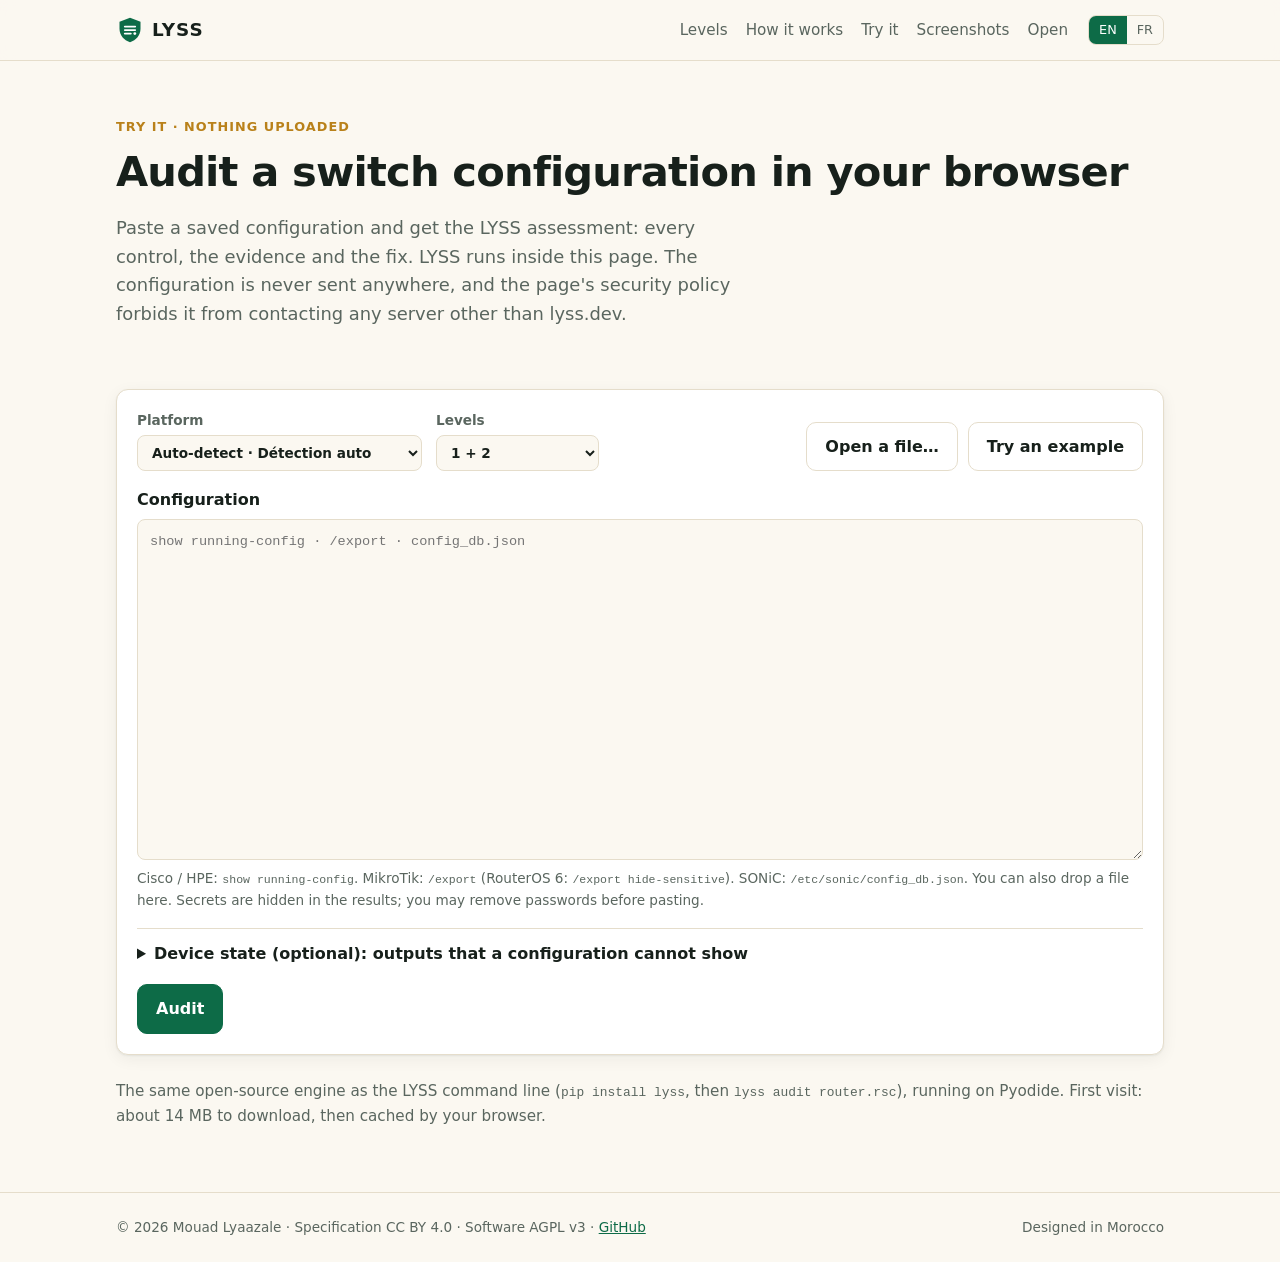
==== site/audit.html @ a5d714db "LYSS 0.8.2: LYSS 0.8.2: audit in the browser (lyss.dev/audit.html, nothing uploaded); lyss audit rec" ====
<!doctype html>
<html lang="en" data-lang="en">
<head>
<meta charset="utf-8">
<meta name="viewport" content="width=device-width, initial-scale=1">
<title>Audit in your browser — LYSS</title>
<meta name="description" content="Paste a saved switch configuration (Cisco IOS, Cisco Business, HPE Aruba, MikroTik RouterOS /export, SONiC config_db.json) and get the LYSS security assessment. LYSS runs inside the page: nothing is uploaded.">
<meta name="author" content="Mouad Lyaazale">
<link rel="canonical" href="https://lyss.dev/audit.html">
<meta property="og:site_name" content="LYSS">
<meta property="og:title" content="Audit your switch configuration in your browser — nothing uploaded">
<meta property="og:description" content="Paste a Cisco, HPE Aruba, MikroTik or SONiC configuration and get the LYSS security assessment with evidence and fixes. It runs inside the page; the configuration never leaves your computer.">
<meta property="og:type" content="website">
<meta property="og:url" content="https://lyss.dev/audit.html">
<meta property="og:image" content="https://lyss.dev/img/og-lyss.jpg">
<meta property="og:image:width" content="1200">
<meta property="og:image:height" content="630">
<meta name="twitter:card" content="summary_large_image">
<meta name="theme-color" content="#0d6b47">
<link rel="icon" href="favicon.svg" type="image/svg+xml">
<link rel="stylesheet" href="style.css">
<script src="lang.js" defer></script>
<script type="module" src="audit.js"></script>
</head>
<body>

<header class="top">
  <div class="wrap bar">
    <a class="brand" href="index.html" aria-label="LYSS home">
      <svg viewBox="0 0 32 32" aria-hidden="true"><path d="M16 2 4 6.5v8.2c0 7.3 5 13.4 12 15.3 7-1.9 12-8 12-15.3V6.5Z" fill="currentColor"/><g class="lines"><rect x="9" y="11" width="14" height="2.2" rx="1.1"/><rect x="9" y="15" width="14" height="2.2" rx="1.1"/><rect x="9" y="19" width="9" height="2.2" rx="1.1"/><circle cx="21.5" cy="20.1" r="1.6"/></g></svg>
      <span>LYSS</span>
    </a>
    <nav aria-label="Sections">
      <a href="index.html#levels"><span class="en">Levels</span><span class="fr">Niveaux</span></a>
      <a href="index.html#how"><span class="en">How it works</span><span class="fr">Fonctionnement</span></a>
      <a href="audit.html" aria-current="page"><span class="en">Try it</span><span class="fr">Essayer</span></a>
      <a href="screenshots.html"><span class="en">Screenshots</span><span class="fr">Captures</span></a>
      <a href="index.html#open"><span class="en">Open</span><span class="fr">Ouvert</span></a>
    </nav>
    <div class="langs" role="group" aria-label="Language">
      <button type="button" data-set-lang="en" aria-pressed="true">EN</button>
      <button type="button" data-set-lang="fr" aria-pressed="false">FR</button>
    </div>
  </div>
</header>

<main>
<section class="page-head">
  <div class="wrap">
    <p class="kicker"><span class="en">Try it · nothing uploaded</span><span class="fr">Essayer · rien n'est envoyé</span></p>
    <h1><span class="en">Audit a switch configuration in your browser</span><span class="fr">Auditez une configuration de switch dans votre navigateur</span></h1>
    <p class="lead"><span class="en">Paste a saved configuration and get the LYSS assessment: every control, the evidence and the fix. LYSS runs inside this page. The configuration is never sent anywhere, and the page's security policy forbids it from contacting any server other than lyss.dev.</span><span class="fr">Collez une configuration sauvegardée et obtenez l'évaluation LYSS : chaque contrôle, sa preuve et sa correction. LYSS s'exécute dans cette page. La configuration n'est envoyée nulle part, et la politique de sécurité de la page lui interdit de contacter un autre serveur que lyss.dev.</span></p>
  </div>
</section>

<section class="audit-tool">
  <div class="wrap">
    <noscript><p class="msg msg-error">This page needs JavaScript and WebAssembly. Cette page nécessite JavaScript et WebAssembly.</p></noscript>
    <form id="audit-form" class="audit-form" autocomplete="off">
      <div class="audit-options">
        <label><span class="en">Platform</span><span class="fr">Plateforme</span>
          <select id="vendor" name="vendor">
            <option value="auto">Auto-detect · Détection auto</option>
            <option value="cisco_ios">Cisco IOS / IOS-XE</option>
            <option value="cisco_sb">Cisco Small Business / Business</option>
            <option value="hp_procurve">HPE Aruba AOS-S (ProCurve)</option>
            <option value="mikrotik">MikroTik RouterOS</option>
            <option value="sonic">SONiC (config_db.json)</option>
          </select>
        </label>
        <label><span class="en">Levels</span><span class="fr">Niveaux</span>
          <select id="level" name="level">
            <option value="2">1 + 2</option>
            <option value="1">1</option>
          </select>
        </label>
        <span class="audit-buttons">
          <label class="btn btn-ghost file-btn"><span class="en">Open a file…</span><span class="fr">Ouvrir un fichier…</span>
            <input id="file" type="file" accept=".cfg,.conf,.txt,.rsc,.json,.log,text/plain,application/json">
          </label>
          <button type="button" class="btn btn-ghost" id="example"><span class="en">Try an example</span><span class="fr">Essayer un exemple</span></button>
        </span>
      </div>

      <label class="audit-label" for="config"><span class="en">Configuration</span><span class="fr">Configuration</span></label>
      <textarea id="config" name="config" spellcheck="false" wrap="off" rows="16"
        placeholder="show running-config · /export · config_db.json"></textarea>
      <p class="small"><span class="en">Cisco / HPE: <code>show running-config</code>. MikroTik: <code>/export</code> (RouterOS 6: <code>/export hide-sensitive</code>). SONiC: <code>/etc/sonic/config_db.json</code>. You can also drop a file here. Secrets are hidden in the results; you may remove passwords before pasting.</span><span class="fr">Cisco / HPE : <code>show running-config</code>. MikroTik : <code>/export</code> (RouterOS 6 : <code>/export hide-sensitive</code>). SONiC : <code>/etc/sonic/config_db.json</code>. Vous pouvez aussi déposer un fichier ici. Les secrets sont masqués dans les résultats ; vous pouvez retirer les mots de passe avant de coller.</span></p>

      <details class="audit-state">
        <summary><span class="en">Device state (optional): outputs that a configuration cannot show</span><span class="fr">État de l'équipement (facultatif) : sorties qu'une configuration ne montre pas</span></summary>
        <p class="small"><span class="en">Firmware version, port status, enabled services… Paste the outputs, each one under a line <code>=== command</code>. The list of commands per platform is in the <a href="https://github.com/lyss-project/lyss/blob/main/docs/OFFLINE.md">offline audit guide</a>.</span><span class="fr">Version du firmware, état des ports, services actifs… Collez les sorties, chacune sous une ligne <code>=== commande</code>. La liste des commandes par plateforme est dans le <a href="https://github.com/lyss-project/lyss/blob/main/docs/OFFLINE.md">guide de l'audit hors ligne</a>.</span></p>
        <textarea id="state" name="state" spellcheck="false" wrap="off" rows="8" placeholder="=== show version"></textarea>
      </details>

      <div class="audit-run">
        <button type="submit" class="btn" id="run"><span class="en">Audit</span><span class="fr">Auditer</span></button>
        <p id="status" class="msg" role="status" aria-live="polite"></p>
      </div>
    </form>

    <div id="results" class="audit-results" hidden></div>

    <p class="note"><span class="en">The same open-source engine as the LYSS command line (<code>pip install lyss</code>, then <code>lyss audit router.rsc</code>), running on Pyodide. First visit: about 14 MB to download, then cached by your browser.</span><span class="fr">Le même moteur open source que la ligne de commande LYSS (<code>pip install lyss</code>, puis <code>lyss audit routeur.rsc</code>), exécuté avec Pyodide. Première visite : environ 14 Mo à télécharger, ensuite gardés en cache par votre navigateur.</span></p>
  </div>
</section>
</main>

<footer>
  <div class="wrap foot">
    <p>© 2026 Mouad Lyaazale · <span class="en">Specification CC BY 4.0 · Software AGPL v3</span><span class="fr">Spécification CC BY 4.0 · Logiciel AGPL v3</span> · <a href="https://github.com/lyss-project/lyss">GitHub</a></p>
    <p class="made"><span class="en">Designed in Morocco</span><span class="fr">Conçu au Maroc</span></p>
  </div>
</footer>
</body>
</html>
---- site/style.css ----
/* LYSS website: no external fonts, scripts or trackers. Font: Inter (SIL OFL 1.1, fonts/OFL.txt). */
@font-face {
  font-family: "Inter";
  src: url("fonts/inter-latin.woff2") format("woff2");
  font-weight: 400 800;
  font-style: normal;
  font-display: swap;
}
/* zellige palette: green and gold on cream (same tiles as the application's sign-in page) */
:root {
  --bg: #fbf8f1;
  --surface: #ffffff;
  --border: #e5ddcb;
  --text: #17201b;
  --muted: #5a665f;
  --accent: #0d6b47;          /* zellige green */
  --on-accent: #ffffff;
  --gold: #b9811a;            /* zellige gold */
  --pass: #1a8f5a;
  --fail: #c23b32;
  --code-bg: #f3ecdc;
  --radius: 12px;
  --shadow: 0 1px 2px rgba(23, 32, 27, .06), 0 4px 16px rgba(23, 32, 27, .06);
  color-scheme: light;
}
@media (prefers-color-scheme: dark) {
  :root {
    --bg: #0f1412;
    --surface: #161d1a;
    --border: #2a3530;
    --text: #e8ece9;
    --muted: #9aa8a0;
    --accent: #3fbf8a;
    --on-accent: #0b1310;
    --gold: #e0b14f;
    --pass: #4cc38a;
    --fail: #ff7a70;
    --code-bg: #1d2622;
    --shadow: none;
    color-scheme: dark;
  }
}

* { box-sizing: border-box; }
html { scroll-behavior: smooth; }
body {
  margin: 0; background: var(--bg); color: var(--text);
  font: 16px/1.6 "Inter", system-ui, -apple-system, "Segoe UI", Roboto, "Helvetica Neue", Arial, sans-serif;
  font-feature-settings: "cv11", "ss01";
  -webkit-font-smoothing: antialiased;
}
a { color: var(--accent); }
code { font-family: ui-monospace, "Cascadia Code", Consolas, monospace; font-size: .85em; }
.wrap { max-width: 1080px; margin: 0 auto; padding: 0 16px; }

/* language switch: English unless the page says otherwise (works without JavaScript) */
.fr { display: none; }
html[data-lang="fr"] .fr { display: revert; }
html[data-lang="fr"] .en { display: none; }

/* header */
.top {
  position: sticky; top: 0; z-index: 10;
  background: color-mix(in srgb, var(--bg) 88%, transparent);
  backdrop-filter: blur(8px); border-bottom: 1px solid var(--border);
}
.bar { display: flex; align-items: center; gap: 20px; height: 60px; }
.brand { display: flex; align-items: center; gap: 8px; color: var(--accent); text-decoration: none; font-weight: 800; letter-spacing: .06em; }
.brand svg { width: 28px; height: 28px; }
.brand svg .lines { fill: var(--on-accent); }
.brand span { color: var(--text); font-size: 1.15rem; }
nav { display: flex; gap: 18px; margin-left: auto; }
nav a { color: var(--muted); text-decoration: none; font-size: .95rem; }
nav a:hover { color: var(--text); }
.langs { display: flex; border: 1px solid var(--border); border-radius: 8px; overflow: hidden; }
.langs button { border: 0; background: transparent; color: var(--muted); padding: 4px 10px; font: inherit; font-size: .8rem; cursor: pointer; }
.langs button[aria-pressed="true"] { background: var(--accent); color: var(--on-accent); }

/* hero with zellige band */
/* zellige band under the header, as in the application */

/* screenshots page */
.gallery { display: grid; gap: 48px; }
.shot { margin: 0; }
.shot a { display: block; border: 1px solid var(--border); border-radius: var(--radius); overflow: hidden; box-shadow: var(--shadow); background: var(--surface); }
.shot img { display: block; width: 100%; height: auto; }
.shot figcaption { margin-top: 14px; }
.shot h2 { font-size: 1.2rem; margin: 0 0 4px; }
.shot p { margin: 0; color: var(--muted); }
.page-head { padding: 56px 0 24px; }
.page-head h1 { font-size: clamp(1.8rem, 4vw, 2.6rem); }
.hero {
  padding: 72px 0 64px;
  background:
    linear-gradient(var(--bg), color-mix(in srgb, var(--bg) 82%, transparent)),
    url("zellige.svg") repeat;
  background-size: auto, 90px 90px;
  border-bottom: 1px solid var(--border);
}

/* "Designed in Morocco": the application's sign-in hero (zellige + map of Morocco) */
.morocco {
  position: relative; overflow: hidden; padding: 72px 0;
  background: #0d3b2b url("zellige.svg") repeat center / 120px 120px;
}
.morocco::before { content: ""; position: absolute; inset: 0; background: linear-gradient(160deg, rgba(8, 40, 30, .86), rgba(16, 38, 74, .82)); }
.morocco-inner { position: relative; display: flex; flex-direction: column; align-items: center; gap: 18px; color: #f3ead7; text-align: center; }
.morocco-map { width: min(340px, 70%); height: auto; filter: drop-shadow(0 10px 28px rgba(0, 0, 0, .45)); }
.morocco-brand { display: flex; align-items: center; justify-content: center; gap: 10px; font-size: 2rem; font-weight: 750; letter-spacing: .04em; }
.morocco-brand img { width: 34px; height: 34px; }
.morocco p { margin: 4px 0 0; }
.morocco .sub { color: #cfd9d3; font-size: .95rem; }
.hero-grid { display: grid; grid-template-columns: 1.25fr 1fr; gap: 48px; align-items: center; }
.kicker { color: var(--gold); font-weight: 700; text-transform: uppercase; letter-spacing: .08em; font-size: .8rem; margin: 0 0 12px; }
h1 { font-size: clamp(2rem, 4.5vw, 3.1rem); line-height: 1.12; margin: 0 0 18px; letter-spacing: -.02em; }
.lead { font-size: 1.12rem; color: var(--muted); margin: 0 0 28px; max-width: 36em; }
.cta { display: flex; flex-wrap: wrap; gap: 12px; }
.hero-note { margin: 14px 0 0; }
.btn {
  display: inline-block; padding: 11px 18px; border-radius: 10px; font-weight: 600; text-decoration: none;
  background: var(--accent); color: var(--on-accent); border: 1px solid var(--accent);
}
.btn-ghost { background: var(--surface); color: var(--text); border-color: var(--border); }

.report {
  margin: 0; background: var(--surface); border: 1px solid var(--border); border-radius: var(--radius);
  box-shadow: var(--shadow); padding: 18px 20px;
}
.report figcaption { font-size: .75rem; color: var(--muted); text-transform: uppercase; letter-spacing: .06em; margin-bottom: 10px; }
.dev { display: flex; justify-content: space-between; align-items: center; margin-bottom: 8px; }
.lvl { font-size: .75rem; font-weight: 700; padding: 2px 10px; border-radius: 999px; }
.l0 { background: color-mix(in srgb, var(--fail) 15%, transparent); color: var(--fail); }
.checks { list-style: none; margin: 0; padding: 0; }
.checks li { display: grid; grid-template-columns: 18px 76px 1fr; align-items: baseline; gap: 6px; padding: 7px 0; border-top: 1px solid var(--border); font-size: .9rem; }
.checks li::before { font-weight: 800; }
.checks .fail::before { content: "✕"; color: var(--fail); }
.checks .pass::before { content: "✓"; color: var(--pass); }
.checks code { color: var(--muted); }

/* sections */
section { padding: 64px 0; }
.section { font-size: 1.7rem; margin: 0 0 28px; letter-spacing: -.01em; }
.three { display: grid; grid-template-columns: repeat(3, 1fr); gap: 28px; }
.two { display: grid; grid-template-columns: 1.6fr 1fr; gap: 40px; align-items: start; }
.why h2 { font-size: 1.1rem; margin: 0 0 6px; }
.why p, .level p, .steps p { color: var(--muted); margin: 0; }
.levels, .platforms { background: var(--surface); border-top: 1px solid var(--border); border-bottom: 1px solid var(--border); }
.level { position: relative; padding: 22px; border: 1px solid var(--border); border-radius: var(--radius); background: var(--bg); }
.level h3 { margin: 10px 0 6px; }
.badge { display: inline-grid; place-items: center; width: 34px; height: 34px; border-radius: 50%; font-weight: 800; color: var(--on-accent); }
.b1 { background: var(--gold); }
.b2 { background: var(--accent); }
.b3 { background: var(--muted); }
.note { color: var(--muted); font-size: .95rem; margin: 24px 0 0; }

.steps { list-style: none; counter-reset: step; display: grid; grid-template-columns: repeat(3, 1fr); gap: 28px; margin: 0; padding: 0; }
.steps li { counter-increment: step; padding-top: 14px; border-top: 3px solid var(--accent); }
.steps li::before { content: "0" counter(step); color: var(--gold); font-weight: 800; font-size: .85rem; }
.steps h3 { margin: 4px 0 6px; }

.table-wrap { overflow-x: auto; }
table { width: 100%; border-collapse: collapse; }
th, td { text-align: left; padding: 12px 10px; border-bottom: 1px solid var(--border); }
th { font-size: .8rem; text-transform: uppercase; letter-spacing: .06em; color: var(--muted); }

.contact { padding: 22px; border: 1px solid var(--border); border-radius: var(--radius); background: var(--surface); }
.contact h3 { margin-top: 0; }
.small { font-size: .85rem; color: var(--muted); }

footer { border-top: 1px solid var(--border); padding: 24px 0; color: var(--muted); font-size: .85rem; }
.foot { display: flex; justify-content: space-between; flex-wrap: wrap; gap: 8px; }
.foot p { margin: 0; }
.made::before {
  content: ""; display: inline-block; width: 14px; height: 14px; margin-right: 6px; vertical-align: -2px;
  background: url("zellige.svg") center / 40px 40px; border-radius: 3px;
}

/* in-browser audit (audit.html) */
.audit-tool { padding-top: 8px; }
.audit-form { background: var(--surface); border: 1px solid var(--border); border-radius: var(--radius); box-shadow: var(--shadow); padding: 20px; }
.audit-options { display: flex; flex-wrap: wrap; align-items: end; gap: 14px; margin-bottom: 16px; }
.audit-options > label { display: grid; gap: 4px; font-size: .85rem; font-weight: 600; color: var(--muted); }
.audit-buttons { display: flex; flex-wrap: wrap; gap: 10px; margin-left: auto; }
select, textarea {
  font: inherit; color: var(--text); background: var(--bg); border: 1px solid var(--border); border-radius: 8px;
}
select { padding: 8px 10px; min-width: 12em; }
textarea {
  display: block; width: 100%; padding: 12px; resize: vertical; tab-size: 4;
  font: .85rem/1.45 ui-monospace, "Cascadia Code", Consolas, monospace;
}
textarea.drop { outline: 2px dashed var(--accent); outline-offset: 2px; }
select:focus-visible, textarea:focus-visible, .btn:focus-visible, .file-btn:focus-within { outline: 2px solid var(--accent); outline-offset: 2px; }
.audit-label { display: block; font-weight: 600; margin-bottom: 6px; }
.audit-form .small { margin: 8px 0 0; }
.btn { font: inherit; font-weight: 600; cursor: pointer; }
.btn:disabled { opacity: .6; cursor: progress; }
.file-btn { position: relative; overflow: hidden; }
.file-btn input { position: absolute; inset: 0; opacity: 0; cursor: pointer; }
.audit-state { margin-top: 16px; border-top: 1px solid var(--border); padding-top: 12px; }
.audit-state summary { cursor: pointer; font-weight: 600; }
.audit-state textarea { margin-top: 10px; }
.audit-run { display: flex; flex-wrap: wrap; align-items: center; gap: 14px; margin-top: 18px; }
.msg { margin: 0; color: var(--muted); }
.msg-ok { color: var(--pass); }
.msg-error { color: var(--fail); }
.msg-busy::before {
  content: ""; display: inline-block; width: 12px; height: 12px; margin-right: 8px; vertical-align: -1px;
  border: 2px solid var(--border); border-top-color: var(--accent); border-radius: 50%; animation: spin .8s linear infinite;
}
@keyframes spin { to { transform: rotate(360deg); } }
@media (prefers-reduced-motion: reduce) { .msg-busy::before { animation: none; } }

.audit-results { margin-top: 32px; scroll-margin-top: 76px; }
.result-head { display: flex; justify-content: space-between; align-items: start; gap: 16px; }
.result-head h2 { margin: 0; font-size: 1.5rem; }
.result-head .small { margin: 4px 0 0; }
.lvl { white-space: nowrap; font-size: .9rem; padding: 4px 14px; }
.l-ok { background: color-mix(in srgb, var(--pass) 15%, transparent); color: var(--pass); }
.counts { display: grid; grid-template-columns: repeat(3, minmax(0, 150px)); gap: 12px; margin: 18px 0 8px; }
.count { display: grid; padding: 12px 16px; border: 1px solid var(--border); border-radius: var(--radius); background: var(--surface); color: var(--muted); font-size: .85rem; }
.count strong { font-size: 1.7rem; line-height: 1.1; color: var(--text); font-variant-numeric: tabular-nums; }
.count-fail strong { color: var(--fail); }
.count-pass strong { color: var(--pass); }
.findings h3 { margin: 28px 0 10px; font-size: 1.05rem; }
.finding { border: 1px solid var(--border); border-radius: 10px; background: var(--surface); margin-bottom: 8px; }
.finding summary {
  display: grid; grid-template-columns: 54px 78px 1fr auto; align-items: baseline; gap: 10px;
  padding: 10px 14px; cursor: pointer; list-style: none;
}
.finding summary::-webkit-details-marker { display: none; }
.finding summary code { color: var(--muted); }
.f-level { color: var(--muted); font-size: .8rem; }
.pill { justify-self: start; font-size: .7rem; font-weight: 800; letter-spacing: .04em; padding: 2px 8px; border-radius: 999px; }
.pill-fail { background: color-mix(in srgb, var(--fail) 15%, transparent); color: var(--fail); }
.pill-pass { background: color-mix(in srgb, var(--pass) 15%, transparent); color: var(--pass); }
.pill-unknown, .pill-not_applicable { background: var(--code-bg); color: var(--muted); }
.f-body { padding: 0 14px 14px; border-top: 1px solid var(--border); }
.f-body h4 { margin: 12px 0 4px; font-size: .8rem; text-transform: uppercase; letter-spacing: .06em; color: var(--muted); }
.evidence { margin: 0; padding-left: 18px; font: .82rem/1.5 ui-monospace, "Cascadia Code", Consolas, monospace; overflow-wrap: anywhere; }
.f-note { margin: 10px 0 0; color: var(--muted); font-size: .92rem; }
.fix { margin: 0; padding: 10px 12px; background: var(--code-bg); border-radius: 8px; overflow-x: auto; font-size: .82rem; }

@media (max-width: 820px) {
  .audit-buttons { margin-left: 0; }
  .finding summary { grid-template-columns: 48px 1fr auto; }
  .finding summary code { display: none; }
}

@media (max-width: 820px) {
  nav { display: none; }
  .langs { margin-left: auto; }
  .hero { padding: 44px 0; }
  .hero-grid, .three, .two, .steps { grid-template-columns: 1fr; gap: 28px; }
  section { padding: 44px 0; }
}
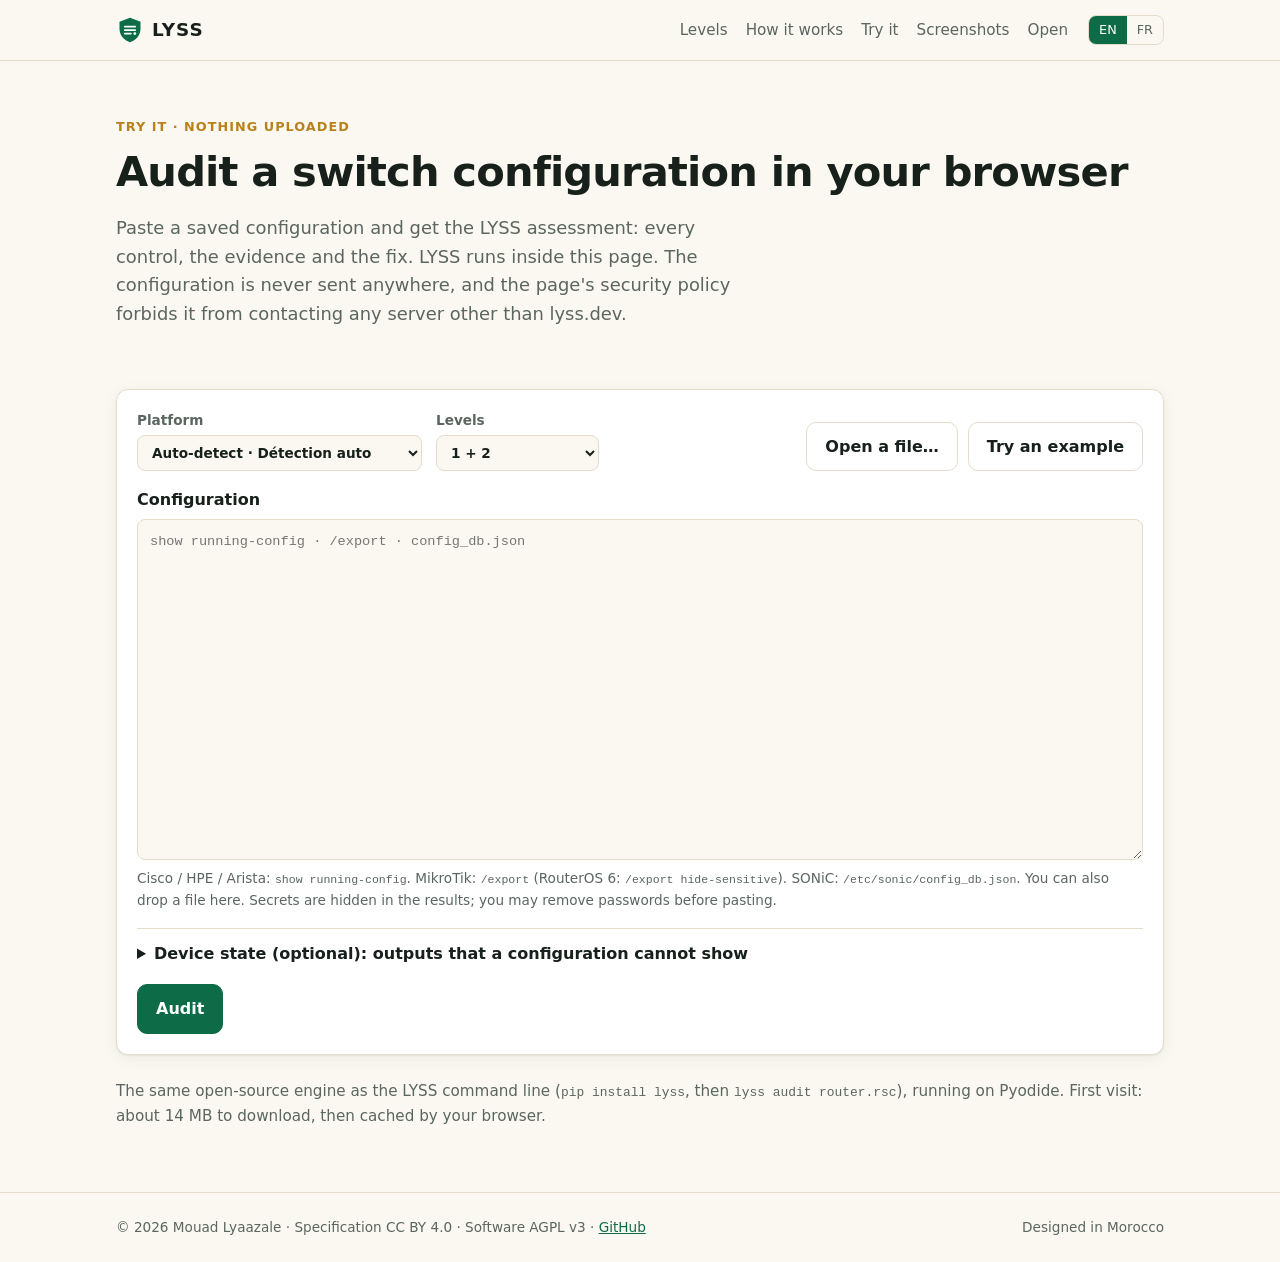
==== commit 7c0bdcbe: "LYSS 0.9.0: Arista EOS (preview) validated on cEOS-lab 4.37.0F; EOS LLDP topology; read-only account" ====
--- a/site/audit.html
+++ b/site/audit.html
@@ -4,12 +4,12 @@
 <meta charset="utf-8">
 <meta name="viewport" content="width=device-width, initial-scale=1">
 <title>Audit in your browser — LYSS</title>
-<meta name="description" content="Paste a saved switch configuration (Cisco IOS, Cisco Business, HPE Aruba, MikroTik RouterOS /export, SONiC config_db.json) and get the LYSS security assessment. LYSS runs inside the page: nothing is uploaded.">
+<meta name="description" content="Paste a saved switch configuration (Cisco IOS, Cisco Business, HPE Aruba, Arista EOS, MikroTik RouterOS /export, SONiC config_db.json) and get the LYSS security assessment. LYSS runs inside the page: nothing is uploaded.">
 <meta name="author" content="Mouad Lyaazale">
 <link rel="canonical" href="https://lyss.dev/audit.html">
 <meta property="og:site_name" content="LYSS">
 <meta property="og:title" content="Audit your switch configuration in your browser — nothing uploaded">
-<meta property="og:description" content="Paste a Cisco, HPE Aruba, MikroTik or SONiC configuration and get the LYSS security assessment with evidence and fixes. It runs inside the page; the configuration never leaves your computer.">
+<meta property="og:description" content="Paste a Cisco, HPE Aruba, Arista, MikroTik or SONiC configuration and get the LYSS security assessment with evidence and fixes. It runs inside the page; the configuration never leaves your computer.">
 <meta property="og:type" content="website">
 <meta property="og:url" content="https://lyss.dev/audit.html">
 <meta property="og:image" content="https://lyss.dev/img/og-lyss.jpg">
@@ -61,6 +61,7 @@
         <label><span class="en">Platform</span><span class="fr">Plateforme</span>
           <select id="vendor" name="vendor">
             <option value="auto">Auto-detect · Détection auto</option>
+            <option value="arista_eos">Arista EOS</option>
             <option value="cisco_ios">Cisco IOS / IOS-XE</option>
             <option value="cisco_sb">Cisco Small Business / Business</option>
             <option value="hp_procurve">HPE Aruba AOS-S (ProCurve)</option>
@@ -85,7 +86,7 @@
       <label class="audit-label" for="config"><span class="en">Configuration</span><span class="fr">Configuration</span></label>
       <textarea id="config" name="config" spellcheck="false" wrap="off" rows="16"
         placeholder="show running-config · /export · config_db.json"></textarea>
-      <p class="small"><span class="en">Cisco / HPE: <code>show running-config</code>. MikroTik: <code>/export</code> (RouterOS 6: <code>/export hide-sensitive</code>). SONiC: <code>/etc/sonic/config_db.json</code>. You can also drop a file here. Secrets are hidden in the results; you may remove passwords before pasting.</span><span class="fr">Cisco / HPE : <code>show running-config</code>. MikroTik : <code>/export</code> (RouterOS 6 : <code>/export hide-sensitive</code>). SONiC : <code>/etc/sonic/config_db.json</code>. Vous pouvez aussi déposer un fichier ici. Les secrets sont masqués dans les résultats ; vous pouvez retirer les mots de passe avant de coller.</span></p>
+      <p class="small"><span class="en">Cisco / HPE / Arista: <code>show running-config</code>. MikroTik: <code>/export</code> (RouterOS 6: <code>/export hide-sensitive</code>). SONiC: <code>/etc/sonic/config_db.json</code>. You can also drop a file here. Secrets are hidden in the results; you may remove passwords before pasting.</span><span class="fr">Cisco / HPE / Arista : <code>show running-config</code>. MikroTik : <code>/export</code> (RouterOS 6 : <code>/export hide-sensitive</code>). SONiC : <code>/etc/sonic/config_db.json</code>. Vous pouvez aussi déposer un fichier ici. Les secrets sont masqués dans les résultats ; vous pouvez retirer les mots de passe avant de coller.</span></p>
 
       <details class="audit-state">
         <summary><span class="en">Device state (optional): outputs that a configuration cannot show</span><span class="fr">État de l'équipement (facultatif) : sorties qu'une configuration ne montre pas</span></summary>
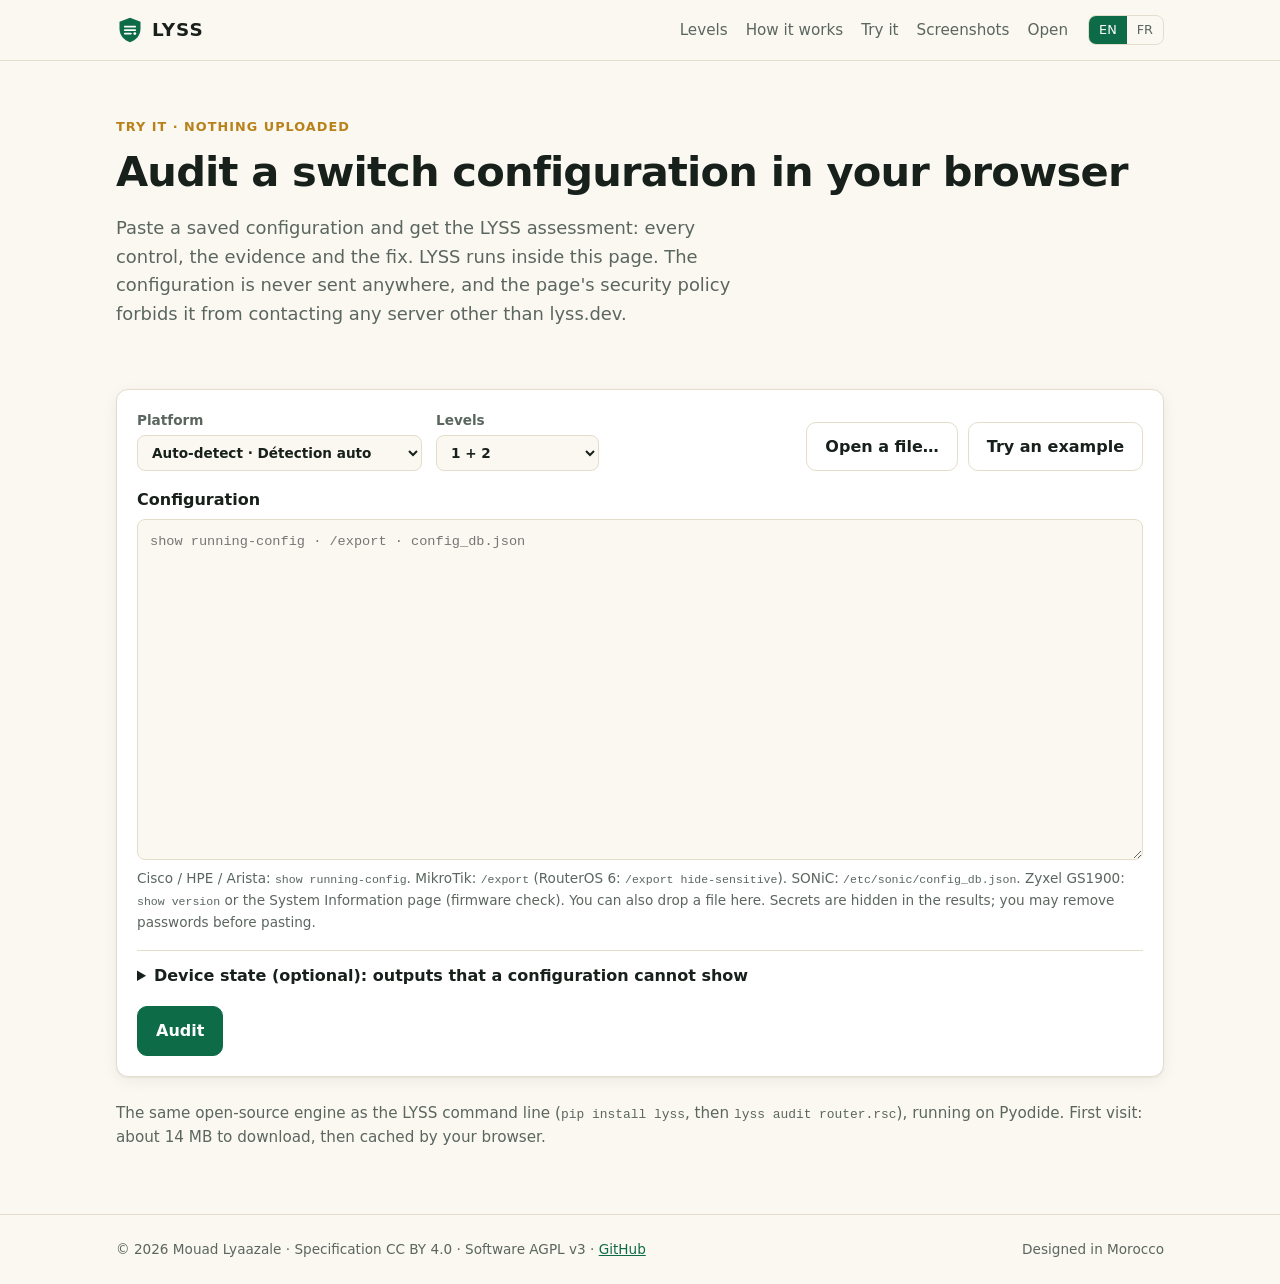
==== commit 441d3219: "LYSS 0.10.0: Level 3 (Advanced) assessed on every platform; Zyxel GS1900 firmware check (CVE-2026-72" ====
--- a/site/audit.html
+++ b/site/audit.html
@@ -62,6 +62,7 @@
           <select id="vendor" name="vendor">
             <option value="auto">Auto-detect · Détection auto</option>
             <option value="arista_eos">Arista EOS</option>
+            <option value="zyxel_gs1900">Zyxel GS1900 (firmware)</option>
             <option value="cisco_ios">Cisco IOS / IOS-XE</option>
             <option value="cisco_sb">Cisco Small Business / Business</option>
             <option value="hp_procurve">HPE Aruba AOS-S (ProCurve)</option>
@@ -72,6 +73,7 @@
         <label><span class="en">Levels</span><span class="fr">Niveaux</span>
           <select id="level" name="level">
             <option value="2">1 + 2</option>
+            <option value="3">1 + 2 + 3</option>
             <option value="1">1</option>
           </select>
         </label>
@@ -86,7 +88,7 @@
       <label class="audit-label" for="config"><span class="en">Configuration</span><span class="fr">Configuration</span></label>
       <textarea id="config" name="config" spellcheck="false" wrap="off" rows="16"
         placeholder="show running-config · /export · config_db.json"></textarea>
-      <p class="small"><span class="en">Cisco / HPE / Arista: <code>show running-config</code>. MikroTik: <code>/export</code> (RouterOS 6: <code>/export hide-sensitive</code>). SONiC: <code>/etc/sonic/config_db.json</code>. You can also drop a file here. Secrets are hidden in the results; you may remove passwords before pasting.</span><span class="fr">Cisco / HPE / Arista : <code>show running-config</code>. MikroTik : <code>/export</code> (RouterOS 6 : <code>/export hide-sensitive</code>). SONiC : <code>/etc/sonic/config_db.json</code>. Vous pouvez aussi déposer un fichier ici. Les secrets sont masqués dans les résultats ; vous pouvez retirer les mots de passe avant de coller.</span></p>
+      <p class="small"><span class="en">Cisco / HPE / Arista: <code>show running-config</code>. MikroTik: <code>/export</code> (RouterOS 6: <code>/export hide-sensitive</code>). SONiC: <code>/etc/sonic/config_db.json</code>. Zyxel GS1900: <code>show version</code> or the System Information page (firmware check). You can also drop a file here. Secrets are hidden in the results; you may remove passwords before pasting.</span><span class="fr">Cisco / HPE / Arista : <code>show running-config</code>. MikroTik : <code>/export</code> (RouterOS 6 : <code>/export hide-sensitive</code>). SONiC : <code>/etc/sonic/config_db.json</code>. Zyxel GS1900 : <code>show version</code> ou la page System Information (contrôle du firmware). Vous pouvez aussi déposer un fichier ici. Les secrets sont masqués dans les résultats ; vous pouvez retirer les mots de passe avant de coller.</span></p>
 
       <details class="audit-state">
         <summary><span class="en">Device state (optional): outputs that a configuration cannot show</span><span class="fr">État de l'équipement (facultatif) : sorties qu'une configuration ne montre pas</span></summary>
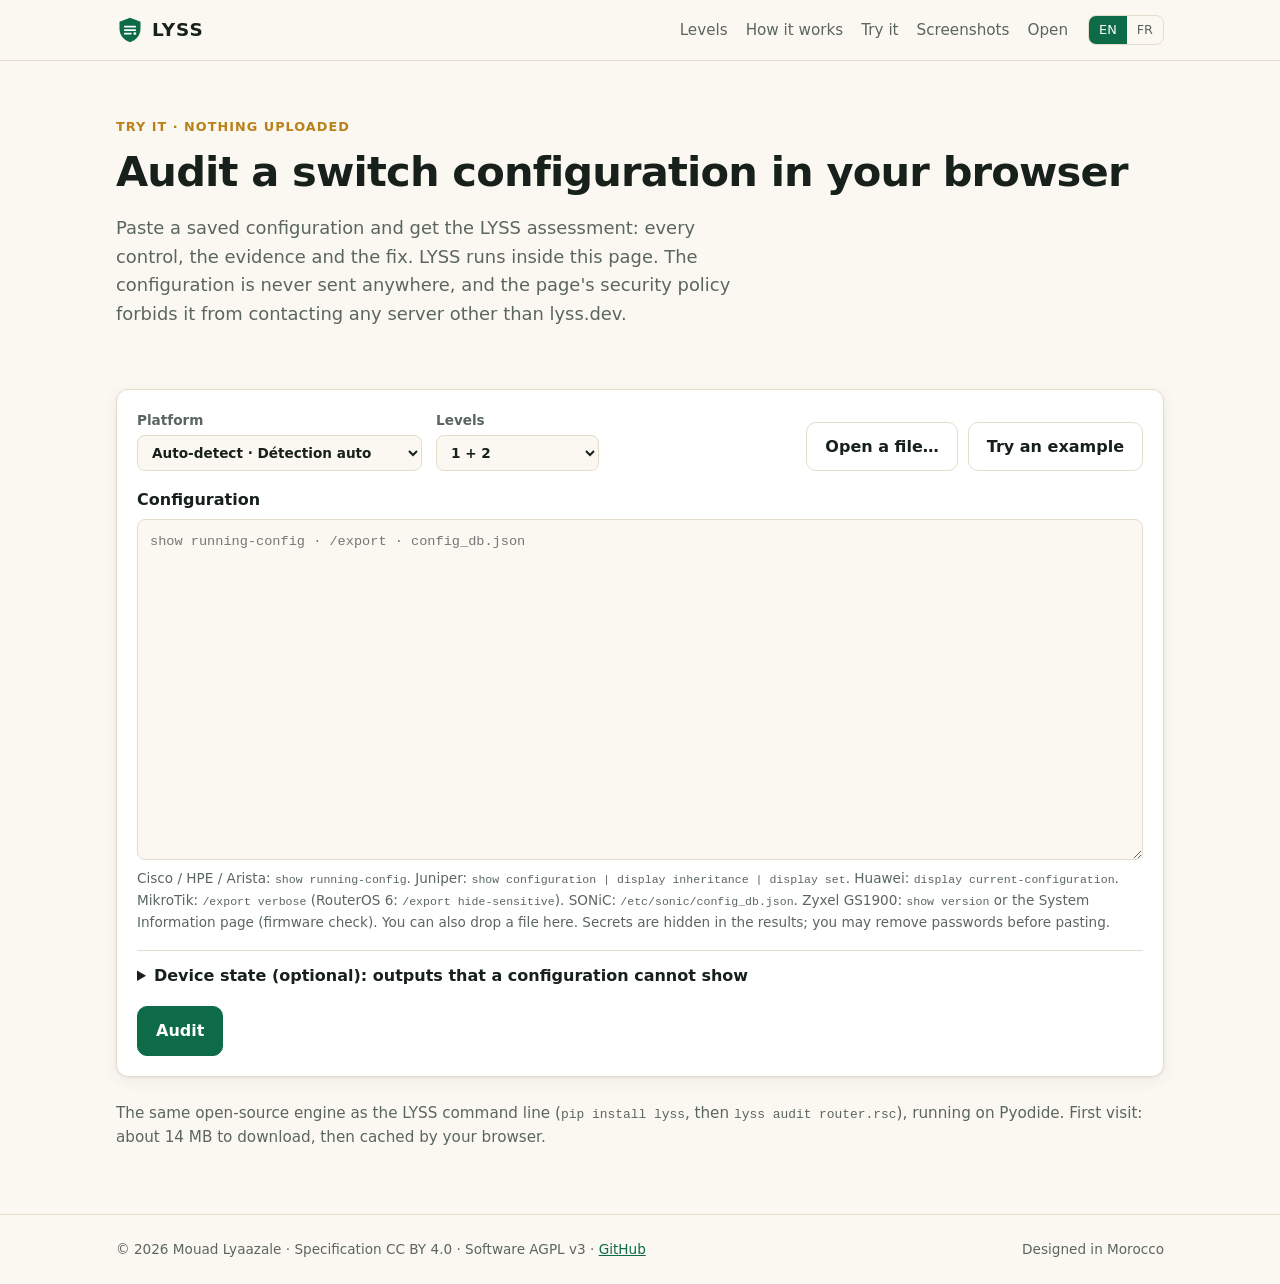
==== commit a8e97180: "LYSS 0.17.0: HPE Aruba AOS-CX (checked on the AOS-CX simulator), Juniper EX and Huawei S series prev" ====
--- a/site/audit.html
+++ b/site/audit.html
@@ -4,12 +4,12 @@
 <meta charset="utf-8">
 <meta name="viewport" content="width=device-width, initial-scale=1">
 <title>Audit in your browser — LYSS</title>
-<meta name="description" content="Paste a saved switch configuration (Cisco IOS, Cisco Business, HPE Aruba, Arista EOS, MikroTik RouterOS /export, SONiC config_db.json) and get the LYSS security assessment. LYSS runs inside the page: nothing is uploaded.">
+<meta name="description" content="Paste a saved switch configuration (Cisco IOS, Cisco Business, HPE Aruba AOS-S or AOS-CX, Arista EOS, Juniper EX, Huawei S series, MikroTik RouterOS /export, SONiC config_db.json) and get the LYSS security assessment. LYSS runs inside the page: nothing is uploaded.">
 <meta name="author" content="Mouad Lyaazale">
 <link rel="canonical" href="https://lyss.dev/audit.html">
 <meta property="og:site_name" content="LYSS">
 <meta property="og:title" content="Audit your switch configuration in your browser — nothing uploaded">
-<meta property="og:description" content="Paste a Cisco, HPE Aruba, Arista, MikroTik or SONiC configuration and get the LYSS security assessment with evidence and fixes. It runs inside the page; the configuration never leaves your computer.">
+<meta property="og:description" content="Paste a Cisco, HPE Aruba, Arista, Juniper, Huawei, MikroTik or SONiC configuration and get the LYSS security assessment with evidence and fixes. It runs inside the page; the configuration never leaves your computer.">
 <meta property="og:type" content="website">
 <meta property="og:url" content="https://lyss.dev/audit.html">
 <meta property="og:image" content="https://lyss.dev/img/og-lyss.jpg">
@@ -62,10 +62,13 @@
           <select id="vendor" name="vendor">
             <option value="auto">Auto-detect · Détection auto</option>
             <option value="arista_eos">Arista EOS</option>
+            <option value="aruba_aoscx">HPE Aruba AOS-CX</option>
             <option value="zyxel_gs1900">Zyxel GS1900 (firmware)</option>
             <option value="cisco_ios">Cisco IOS / IOS-XE</option>
             <option value="cisco_sb">Cisco Small Business / Business</option>
             <option value="hp_procurve">HPE Aruba AOS-S (ProCurve)</option>
+            <option value="huawei_vrp">Huawei S series (VRP)</option>
+            <option value="juniper_junos">Juniper EX (Junos)</option>
             <option value="mikrotik">MikroTik RouterOS</option>
             <option value="sonic">SONiC (config_db.json)</option>
           </select>
@@ -88,12 +91,12 @@
       <label class="audit-label" for="config"><span class="en">Configuration</span><span class="fr">Configuration</span></label>
       <textarea id="config" name="config" spellcheck="false" wrap="off" rows="16"
         placeholder="show running-config · /export · config_db.json"></textarea>
-      <p class="small"><span class="en">Cisco / HPE / Arista: <code>show running-config</code>. MikroTik: <code>/export</code> (RouterOS 6: <code>/export hide-sensitive</code>). SONiC: <code>/etc/sonic/config_db.json</code>. Zyxel GS1900: <code>show version</code> or the System Information page (firmware check). You can also drop a file here. Secrets are hidden in the results; you may remove passwords before pasting.</span><span class="fr">Cisco / HPE / Arista : <code>show running-config</code>. MikroTik : <code>/export</code> (RouterOS 6 : <code>/export hide-sensitive</code>). SONiC : <code>/etc/sonic/config_db.json</code>. Zyxel GS1900 : <code>show version</code> ou la page System Information (contrôle du firmware). Vous pouvez aussi déposer un fichier ici. Les secrets sont masqués dans les résultats ; vous pouvez retirer les mots de passe avant de coller.</span></p>
+      <p class="small"><span class="en">Cisco / HPE / Arista: <code>show running-config</code>. Juniper: <code>show configuration | display inheritance | display set</code>. Huawei: <code>display current-configuration</code>. MikroTik: <code>/export verbose</code> (RouterOS 6: <code>/export hide-sensitive</code>). SONiC: <code>/etc/sonic/config_db.json</code>. Zyxel GS1900: <code>show version</code> or the System Information page (firmware check). You can also drop a file here. Secrets are hidden in the results; you may remove passwords before pasting.</span><span class="fr">Cisco / HPE / Arista : <code>show running-config</code>. Juniper : <code>show configuration | display inheritance | display set</code>. Huawei : <code>display current-configuration</code>. MikroTik : <code>/export verbose</code> (RouterOS 6 : <code>/export hide-sensitive</code>). SONiC : <code>/etc/sonic/config_db.json</code>. Zyxel GS1900 : <code>show version</code> ou la page System Information (contrôle du firmware). Vous pouvez aussi déposer un fichier ici. Les secrets sont masqués dans les résultats ; vous pouvez retirer les mots de passe avant de coller.</span></p>
 
       <details class="audit-state">
         <summary><span class="en">Device state (optional): outputs that a configuration cannot show</span><span class="fr">État de l'équipement (facultatif) : sorties qu'une configuration ne montre pas</span></summary>
-        <p class="small"><span class="en">Firmware version, port status, enabled services… Paste the outputs, each one under a line <code>=== command</code>. The list of commands per platform is in the <a href="https://github.com/lyss-project/lyss/blob/main/docs/OFFLINE.md">offline audit guide</a>.</span><span class="fr">Version du firmware, état des ports, services actifs… Collez les sorties, chacune sous une ligne <code>=== commande</code>. La liste des commandes par plateforme est dans le <a href="https://github.com/lyss-project/lyss/blob/main/docs/OFFLINE.md">guide de l'audit hors ligne</a>.</span></p>
-        <textarea id="state" name="state" spellcheck="false" wrap="off" rows="8" placeholder="=== show version"></textarea>
+        <p class="small"><span class="en">Firmware version, port status, enabled services… Paste the outputs, each one under a line <code>===== command =====</code> (for example <code>===== show version =====</code>). The list of commands per platform is in the <a href="https://github.com/lyss-project/lyss/blob/main/docs/OFFLINE.md">offline audit guide</a>.</span><span class="fr">Version du firmware, état des ports, services actifs… Collez les sorties, chacune sous une ligne <code>===== commande =====</code> (par exemple <code>===== show version =====</code>). La liste des commandes par plateforme est dans le <a href="https://github.com/lyss-project/lyss/blob/main/docs/OFFLINE.md">guide de l'audit hors ligne</a>.</span></p>
+        <textarea id="state" name="state" spellcheck="false" wrap="off" rows="8" placeholder="===== show version ====="></textarea>
       </details>
 
       <div class="audit-run">
